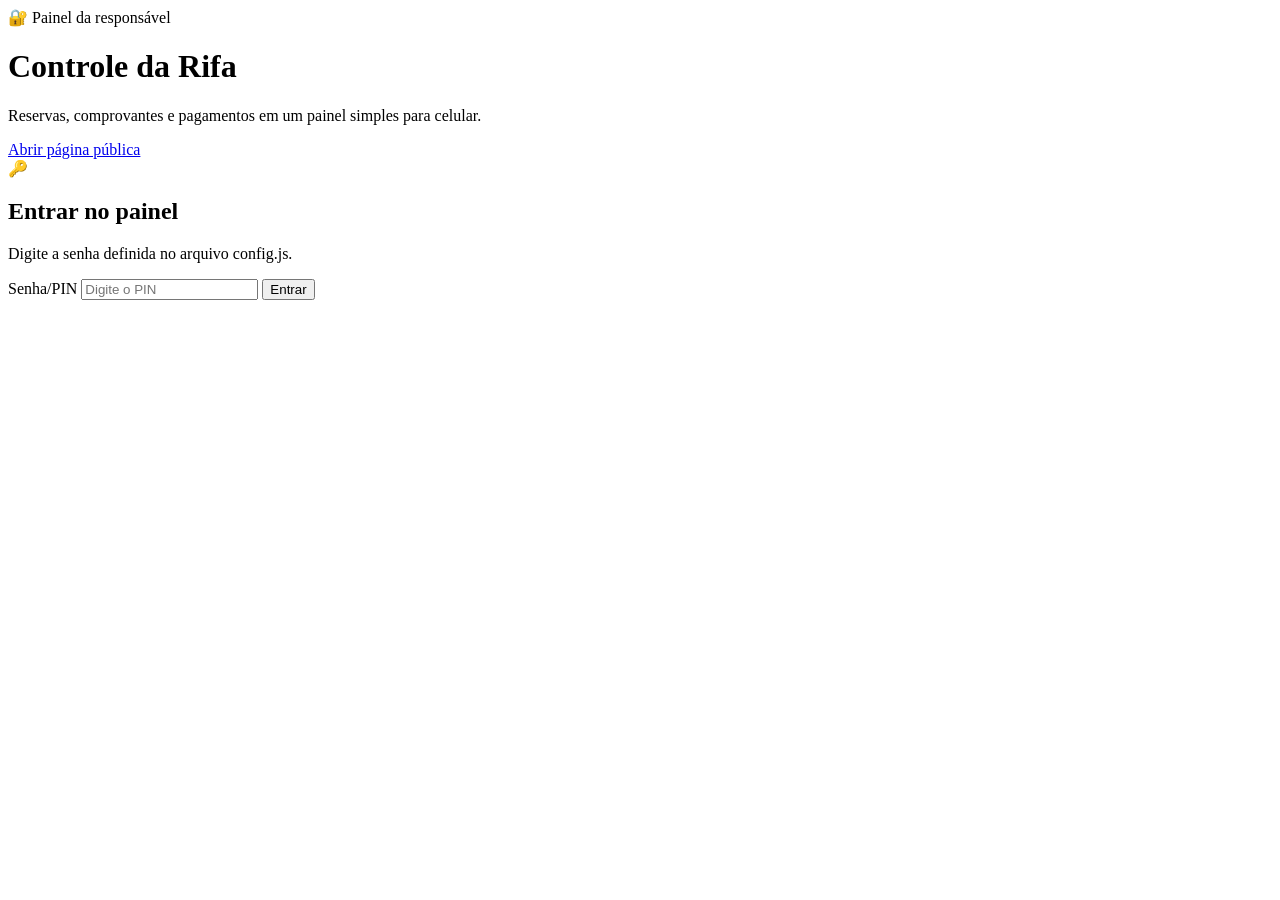
==== admin.html @ f5d0bf5d "Add files via upload" ====
<!DOCTYPE html>
<html lang="pt-BR">
<head>
  <meta charset="UTF-8" />
  <meta name="viewport" content="width=device-width, initial-scale=1.0, viewport-fit=cover" />
  <title>Painel Admin — Rifa Solidária Davi e Vitória</title>
  <meta name="theme-color" content="#dff0ff" />
  <link rel="stylesheet" href="./assets/style.css?v=20260708-mobile-3" />
</head>
<body class="admin-body">
  <div class="mobile-app-shell admin-app-shell">
    <header class="admin-top-card">
      <span class="mini-pill">🔐 Painel da responsável</span>
      <h1>Controle da Rifa</h1>
      <p>Reservas, comprovantes e pagamentos em um painel simples para celular.</p>
      <a class="button button-blue button-full" href="index.html">Abrir página pública</a>
    </header>

    <main id="adminLocked" class="soft-card login-card">
      <div class="card-title-row">
        <div class="icon-bubble">🔑</div>
        <div>
          <h2>Entrar no painel</h2>
          <p>Digite a senha definida no arquivo config.js.</p>
        </div>
      </div>

      <form id="pinForm" class="mobile-form">
        <label>
          Senha/PIN
          <input type="password" id="adminPin" inputmode="numeric" placeholder="Digite o PIN" required />
        </label>
        <button class="button button-main button-full" type="submit">Entrar</button>
      </form>
      <p id="pinError" class="message-box error" hidden>Senha incorreta.</p>
    </main>

    <main id="adminPanel" hidden>
      <section class="admin-metrics-grid">
        <div class="metric-card wide">
          <span>Total confirmado</span>
          <strong id="metricArrecadado">R$ 0,00</strong>
        </div>
        <div class="metric-card">
          <span>Pagos</span>
          <strong id="metricPagos">0</strong>
        </div>
        <div class="metric-card">
          <span>Comprovantes</span>
          <strong id="metricComprovantes">0</strong>
        </div>
        <div class="metric-card">
          <span>Reservados</span>
          <strong id="metricReservados">0</strong>
        </div>
        <div class="metric-card">
          <span>Livres</span>
          <strong id="metricLivres">0</strong>
        </div>
      </section>

      <section class="soft-card admin-tools-card">
        <div class="card-title-row">
          <div class="icon-bubble">📋</div>
          <div>
            <h2>Reservas</h2>
            <p>O painel atualiza sozinho e mostra o comprovante assim que for enviado.</p>
          </div>
        </div>

        <div class="admin-actions-grid">
          <button class="button button-main" type="button" id="adminRefreshBtn">Atualizar agora</button>
          <button class="button button-blue" type="button" id="copyPaidBtn">Copiar pagos</button>
          <button class="button button-blue" type="button" id="exportCsvBtn">Exportar CSV</button>
        </div>

        <label class="filter-label">
          Filtrar por status
          <select id="statusFilter">
            <option value="todos">Todos</option>
            <option value="comprovante">Com comprovante</option>
            <option value="reservado">Reservados</option>
            <option value="pago">Pagos</option>
            <option value="livre">Livres</option>
          </select>
        </label>

        <div id="adminMessage" class="message-box" hidden></div>
        <p class="auto-refresh-note" id="autoRefreshNote">Atualização automática ligada.</p>
      </section>

      <section class="reservation-list" id="reservasList"></section>
    </main>
  </div>

  <script src="./assets/config.js?v=20260708-mobile-3"></script>
  <script src="./assets/admin.js?v=20260708-mobile-3"></script>
</body>
</html>
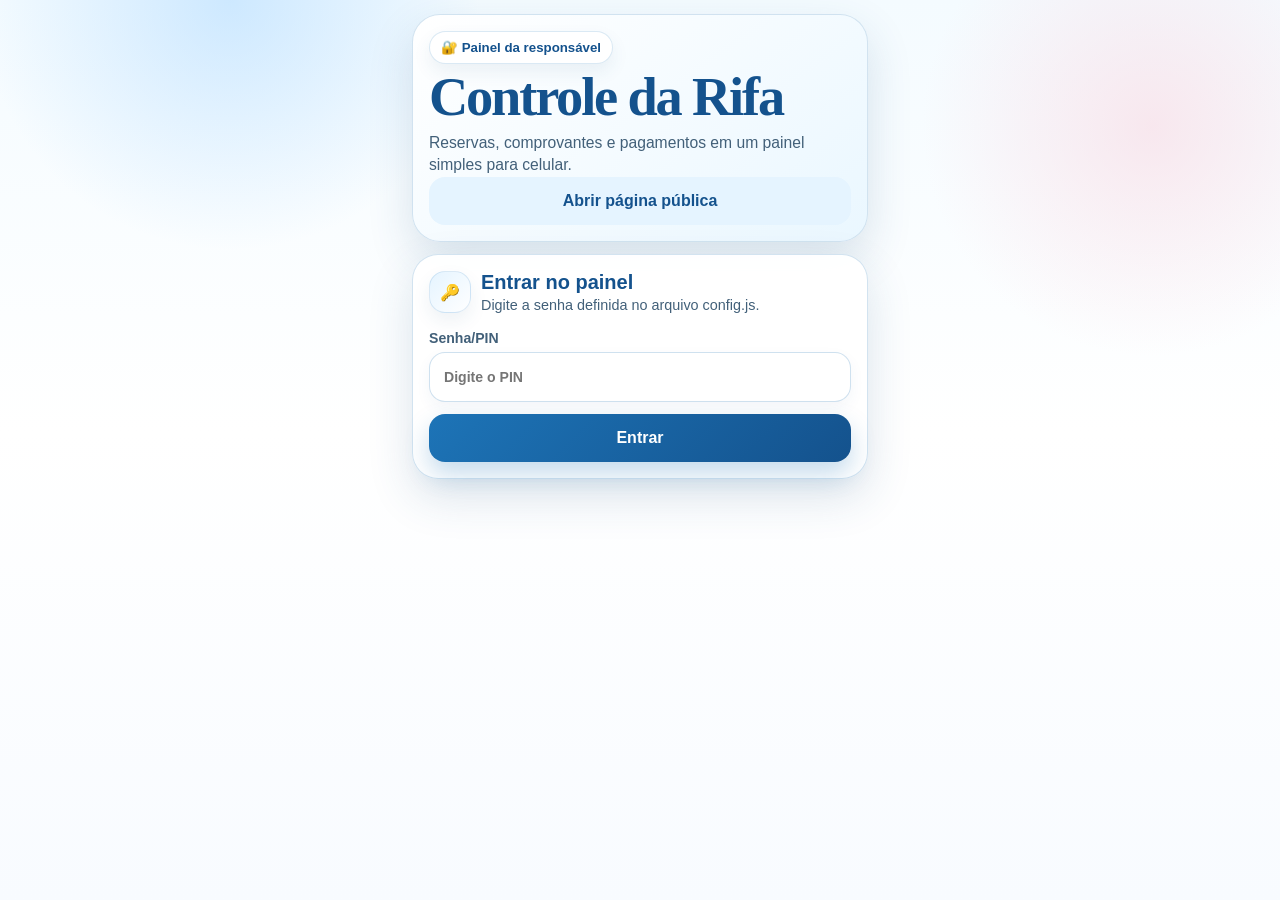
==== commit 0fd0613e: "Add files via upload" ====
--- a/admin.html
+++ b/admin.html
@@ -5,7 +5,603 @@
   <meta name="viewport" content="width=device-width, initial-scale=1.0, viewport-fit=cover" />
   <title>Painel Admin — Rifa Solidária Davi e Vitória</title>
   <meta name="theme-color" content="#dff0ff" />
-  <link rel="stylesheet" href="./assets/style.css?v=20260708-mobile-3" />
+  <style>
+:root {
+  --ink: #18344f;
+  --ink-soft: #426079;
+  --blue: #1d74b7;
+  --blue-deep: #14528d;
+  --blue-soft: #e5f4ff;
+  --blue-soft-2: #f3faff;
+  --pink: #f8dce5;
+  --pink-strong: #e990a6;
+  --cream: #fffaf2;
+  --green: #dff5e6;
+  --green-deep: #23784a;
+  --yellow: #fff3bf;
+  --yellow-deep: #886315;
+  --red-soft: #ffe0e1;
+  --red: #b93749;
+  --gray: #eef3f7;
+  --gray-2: #d9e3ec;
+  --white: #ffffff;
+  --shadow: 0 18px 45px rgba(38, 88, 132, 0.16);
+  --radius: 26px;
+}
+
+* { box-sizing: border-box; }
+
+html { scroll-behavior: smooth; }
+
+body {
+  margin: 0;
+  min-height: 100vh;
+  font-family: Arial, Helvetica, sans-serif;
+  color: var(--ink);
+  background:
+    radial-gradient(circle at 18% 0%, rgba(142, 202, 255, .38), transparent 250px),
+    radial-gradient(circle at 90% 14%, rgba(248, 220, 229, .65), transparent 230px),
+    linear-gradient(180deg, #f4fbff 0%, #ffffff 48%, #f8fbff 100%);
+}
+
+button, input, textarea, select { font: inherit; }
+button, a { -webkit-tap-highlight-color: transparent; }
+button:disabled { opacity: .6; cursor: not-allowed; }
+
+.mobile-app-shell {
+  width: min(100%, 480px);
+  margin: 0 auto;
+  padding: 14px 12px 96px;
+}
+
+.hero-card,
+.soft-card,
+.admin-top-card,
+.metric-card,
+.reservation-card {
+  border: 1px solid rgba(207, 225, 239, .92);
+  background: rgba(255,255,255,.94);
+  box-shadow: var(--shadow);
+}
+
+.hero-card {
+  position: relative;
+  overflow: hidden;
+  padding: 16px;
+  border-radius: 32px;
+  background:
+    linear-gradient(145deg, rgba(255,255,255,.95), rgba(230,245,255,.96)),
+    radial-gradient(circle at right top, rgba(255,255,255,.7), transparent 180px);
+}
+
+.soft-leaf {
+  position: absolute;
+  width: 110px;
+  height: 110px;
+  border: 2px solid rgba(20,82,141,.12);
+  border-radius: 70% 35% 70% 35%;
+  transform: rotate(32deg);
+}
+.soft-leaf-a { left: -42px; top: -38px; }
+.soft-leaf-b { right: -45px; bottom: 60px; transform: rotate(-25deg); }
+
+.hero-topline,
+.hero-content,
+.hero-stats,
+.title-with-action,
+.reservation-head {
+  position: relative;
+  z-index: 1;
+}
+
+.hero-topline {
+  display: flex;
+  justify-content: space-between;
+  gap: 8px;
+  align-items: center;
+  margin-bottom: 12px;
+}
+
+.mini-pill {
+  display: inline-flex;
+  align-items: center;
+  gap: 6px;
+  padding: 8px 11px;
+  border-radius: 999px;
+  color: var(--blue-deep);
+  background: #ffffff;
+  border: 1px solid rgba(29, 116, 183, .16);
+  font-size: .83rem;
+  font-weight: 800;
+  box-shadow: 0 8px 18px rgba(38,88,132,.08);
+}
+
+.mini-pill-light { background: var(--blue-soft); }
+
+.hero-content {
+  display: grid;
+  grid-template-columns: 1fr 128px;
+  gap: 6px;
+  align-items: center;
+}
+
+.hero-content h1,
+.admin-top-card h1 {
+  margin: 8px 0 8px;
+  color: var(--blue-deep);
+  font-family: Georgia, 'Times New Roman', serif;
+  font-size: clamp(2.15rem, 12vw, 3.8rem);
+  line-height: .95;
+  letter-spacing: -.04em;
+}
+
+.hero-content p,
+.admin-top-card p {
+  margin: 0;
+  color: var(--ink-soft);
+  font-size: .98rem;
+  line-height: 1.45;
+}
+
+.hero-illustration {
+  width: 132px;
+  max-width: 100%;
+  align-self: end;
+  border-radius: 26px;
+  filter: drop-shadow(0 16px 22px rgba(38,88,132,.15));
+}
+
+.hero-stats {
+  display: grid;
+  grid-template-columns: 1fr 1fr;
+  gap: 9px;
+  margin-top: 14px;
+}
+
+.hero-stats div,
+.mini-info-grid div,
+.payment-summary div,
+.total-card div,
+.reservation-details div {
+  padding: 12px;
+  border-radius: 18px;
+  background: rgba(255,255,255,.78);
+  border: 1px solid rgba(207,225,239,.85);
+}
+
+.hero-stats div:first-child { background: #fff; }
+.hero-stats div:last-child { grid-column: 1 / -1; }
+
+.hero-stats span,
+.mini-info-grid span,
+.pix-box span,
+.total-card span,
+.payment-summary span,
+.metric-card span,
+.reservation-details span {
+  display: block;
+  margin-bottom: 4px;
+  color: #6f879c;
+  font-size: .72rem;
+  font-weight: 900;
+  letter-spacing: .05em;
+  text-transform: uppercase;
+}
+
+.hero-stats strong,
+.mini-info-grid strong,
+.pix-box strong,
+.total-card strong,
+.payment-summary strong,
+.metric-card strong,
+.reservation-details strong {
+  display: block;
+  color: var(--ink);
+  font-size: 1.05rem;
+  word-break: break-word;
+}
+
+.soft-card {
+  margin-top: 12px;
+  padding: 16px;
+  border-radius: var(--radius);
+}
+
+.card-title-row,
+.title-left {
+  display: flex;
+  align-items: flex-start;
+  gap: 10px;
+}
+
+.title-with-action {
+  justify-content: space-between;
+  gap: 10px;
+}
+
+.icon-bubble {
+  flex: 0 0 auto;
+  display: grid;
+  place-items: center;
+  width: 42px;
+  height: 42px;
+  border-radius: 16px;
+  background: linear-gradient(135deg, var(--blue-soft), #ffffff);
+  border: 1px solid rgba(29, 116, 183, .14);
+  box-shadow: 0 8px 18px rgba(38,88,132,.08);
+}
+
+.icon-bubble.small { width: 34px; height: 34px; border-radius: 13px; }
+
+.card-title-row h2,
+.card-title-row h3 {
+  margin: 0 0 3px;
+  color: var(--blue-deep);
+  font-size: 1.25rem;
+  line-height: 1.1;
+}
+.card-title-row h3 { font-size: 1.02rem; }
+.card-title-row p { margin: 0; color: var(--ink-soft); font-size: .9rem; line-height: 1.35; }
+
+.main-text,
+.support-text,
+.footer-card p {
+  color: var(--ink);
+  line-height: 1.55;
+  font-size: .96rem;
+}
+.support-text { color: var(--ink-soft); }
+
+.mini-info-grid {
+  display: grid;
+  grid-template-columns: 1fr 1fr;
+  gap: 9px;
+  margin: 14px 0;
+}
+
+.pix-box {
+  display: grid;
+  grid-template-columns: 1fr auto;
+  align-items: center;
+  gap: 10px;
+  margin-top: 10px;
+  padding: 12px;
+  border-radius: 20px;
+  background: linear-gradient(135deg, #eef8ff, #ffffff);
+  border: 1px dashed rgba(29,116,183,.45);
+}
+
+.button,
+.small-button {
+  display: inline-flex;
+  align-items: center;
+  justify-content: center;
+  border: 0;
+  text-decoration: none;
+  cursor: pointer;
+  font-weight: 900;
+  min-height: 48px;
+}
+
+.button {
+  gap: 7px;
+  padding: 12px 15px;
+  border-radius: 16px;
+  transition: transform .13s ease, box-shadow .13s ease;
+}
+.button:active { transform: translateY(1px) scale(.99); }
+.button-full { width: 100%; }
+.button-main { color: #fff; background: linear-gradient(135deg, var(--blue), var(--blue-deep)); box-shadow: 0 12px 24px rgba(29,116,183,.25); }
+.button-blue { color: var(--blue-deep); background: var(--blue-soft); }
+.button-whatsapp { color: #fff; background: linear-gradient(135deg, #23b264, #168a4d); box-shadow: 0 12px 22px rgba(22,138,77,.22); }
+.button-danger { color: #fff; background: linear-gradient(135deg, #c94b5f, #a5273c); }
+
+.small-button {
+  min-height: 38px;
+  padding: 8px 10px;
+  border-radius: 13px;
+  color: var(--blue-deep);
+  background: var(--blue-soft);
+  font-size: .83rem;
+}
+
+.legend-mobile {
+  display: grid;
+  grid-template-columns: 1fr 1fr;
+  gap: 7px;
+  margin: 14px 0;
+}
+.legend-mobile span {
+  display: flex;
+  align-items: center;
+  gap: 6px;
+  padding: 8px 9px;
+  border-radius: 999px;
+  color: var(--ink-soft);
+  background: var(--blue-soft-2);
+  border: 1px solid rgba(207,225,239,.8);
+  font-size: .82rem;
+  font-weight: 800;
+}
+.status-dot { width: 12px; height: 12px; border-radius: 50%; border: 1px solid rgba(24,52,79,.12); }
+.status-dot.free { background: var(--green); }
+.status-dot.selected { background: var(--blue); }
+.status-dot.reserved { background: var(--yellow); }
+.status-dot.paid { background: var(--red-soft); }
+
+.numbers-grid {
+  display: grid;
+  grid-template-columns: repeat(5, 1fr);
+  gap: 8px;
+}
+
+.number-chip {
+  min-height: 48px;
+  border: 1px solid rgba(207,225,239,.95);
+  border-radius: 15px;
+  color: var(--ink);
+  background: #fff;
+  font-weight: 900;
+  box-shadow: 0 6px 15px rgba(38,88,132,.08);
+  cursor: pointer;
+}
+.number-chip.selected { color: #fff; background: linear-gradient(135deg, var(--blue), var(--blue-deep)); border-color: transparent; }
+.number-chip.reserved { color: var(--yellow-deep); background: var(--yellow); }
+.number-chip.paid { color: #7d2937; background: var(--red-soft); text-decoration: line-through; }
+.number-chip.proof-sent { box-shadow: inset 0 -4px 0 rgba(29,116,183,.28), 0 6px 15px rgba(38,88,132,.08); }
+.number-chip:disabled { cursor: not-allowed; opacity: .9; }
+
+.total-card,
+.payment-summary,
+.reservation-details {
+  display: grid;
+  grid-template-columns: 1fr 1fr;
+  gap: 9px;
+}
+.total-card { margin-top: 12px; }
+.payment-summary { margin: 12px 0; }
+.payment-summary div:last-child { grid-column: 1 / -1; }
+
+.mobile-form {
+  display: grid;
+  gap: 12px;
+  margin-top: 14px;
+}
+.mobile-form label,
+.copy-paste-label,
+.filter-label {
+  display: grid;
+  gap: 6px;
+  color: var(--ink-soft);
+  font-size: .88rem;
+  font-weight: 900;
+}
+
+input,
+textarea,
+select {
+  width: 100%;
+  border: 1px solid rgba(207,225,239,.98);
+  border-radius: 16px;
+  background: #fff;
+  color: var(--ink);
+  padding: 13px 14px;
+  min-height: 50px;
+  outline: none;
+  box-shadow: 0 6px 15px rgba(38,88,132,.05);
+}
+textarea { resize: vertical; }
+input:focus, textarea:focus, select:focus { border-color: rgba(29,116,183,.65); box-shadow: 0 0 0 4px rgba(29,116,183,.11); }
+
+.message-box {
+  margin: 11px 0;
+  padding: 12px;
+  border-radius: 16px;
+  background: var(--blue-soft);
+  color: var(--blue-deep);
+  border: 1px solid rgba(29,116,183,.16);
+  font-weight: 800;
+  font-size: .9rem;
+}
+.message-box.error { background: var(--red-soft); color: #8e2638; border-color: rgba(185,55,73,.2); }
+.message-box.success { background: var(--green); color: var(--green-deep); border-color: rgba(35,120,74,.18); }
+.message-box.info { background: var(--blue-soft); color: var(--blue-deep); }
+
+.footer-card { text-align: center; }
+.footer-card blockquote {
+  margin: 12px 0;
+  padding: 12px;
+  border-radius: 18px;
+  background: var(--cream);
+  color: var(--ink);
+  font-family: Georgia, 'Times New Roman', serif;
+  font-weight: 700;
+  line-height: 1.45;
+}
+.admin-link { color: var(--blue-deep); font-weight: 900; }
+
+.bottom-summary {
+  position: fixed;
+  left: 50%;
+  bottom: max(10px, env(safe-area-inset-bottom));
+  transform: translateX(-50%);
+  z-index: 20;
+  width: min(calc(100% - 20px), 460px);
+  display: grid;
+  grid-template-columns: 1fr auto;
+  align-items: center;
+  gap: 10px;
+  padding: 10px;
+  border-radius: 24px;
+  border: 1px solid rgba(207,225,239,.95);
+  background: rgba(255,255,255,.96);
+  box-shadow: 0 12px 40px rgba(24,52,79,.22);
+}
+.bottom-summary span { display: block; color: #6f879c; font-size: .72rem; font-weight: 900; text-transform: uppercase; }
+.bottom-summary strong { color: var(--ink); font-size: .96rem; }
+.bottom-summary .button { min-height: 44px; }
+
+.modal {
+  position: fixed;
+  inset: 0;
+  z-index: 100;
+  display: none;
+  align-items: flex-end;
+  justify-content: center;
+}
+.modal.open { display: flex; }
+.modal-backdrop { position: absolute; inset: 0; background: rgba(24,52,79,.48); backdrop-filter: blur(5px); }
+.modal-card {
+  position: relative;
+  width: min(100%, 480px);
+  max-height: 92vh;
+  overflow: auto;
+  padding: 18px 14px 24px;
+  border-radius: 30px 30px 0 0;
+  background: linear-gradient(180deg, #ffffff, #f7fbff);
+  box-shadow: 0 -18px 45px rgba(24,52,79,.23);
+}
+.modal-close {
+  position: absolute;
+  top: 12px;
+  right: 12px;
+  display: grid;
+  place-items: center;
+  width: 38px;
+  height: 38px;
+  border: 0;
+  border-radius: 14px;
+  color: var(--blue-deep);
+  background: var(--blue-soft);
+  font-size: 1.45rem;
+  font-weight: 900;
+}
+.modal-heart { font-size: 2rem; text-align: center; }
+.modal-card h2 { margin: 4px 40px 6px; color: var(--blue-deep); text-align: center; font-family: Georgia, 'Times New Roman', serif; font-size: 2rem; }
+.modal-subtitle { margin: 0 26px 12px; color: var(--ink-soft); text-align: center; line-height: 1.4; }
+.qr-area { text-align: center; margin: 12px 0; }
+.qr-area img { width: min(260px, 80vw); border-radius: 20px; border: 10px solid #fff; box-shadow: 0 12px 30px rgba(38,88,132,.18); }
+.qr-area p { margin: 7px 0 0; color: var(--ink-soft); font-size: .9rem; }
+.copy-paste-label textarea { min-height: 100px; font-size: .78rem; }
+.modal-actions-grid { display: grid; grid-template-columns: 1fr 1fr; gap: 9px; margin: 12px 0; }
+.modal-actions-grid .button-whatsapp { grid-column: 1 / -1; }
+.proof-upload-card {
+  margin-top: 12px;
+  padding: 14px;
+  border-radius: 22px;
+  background: var(--blue-soft-2);
+  border: 1px solid rgba(207,225,239,.92);
+}
+.compact-title { align-items: center; }
+.file-label {
+  display: block;
+  margin: 12px 0;
+}
+.file-label input { position: absolute; width: 1px; height: 1px; opacity: 0; pointer-events: none; }
+.file-label span {
+  display: flex;
+  align-items: center;
+  justify-content: center;
+  min-height: 52px;
+  padding: 12px;
+  border-radius: 17px;
+  color: var(--blue-deep);
+  background: #fff;
+  border: 1px dashed rgba(29,116,183,.45);
+  font-weight: 900;
+  text-align: center;
+}
+.tiny-warning { margin: 9px 0 0; color: var(--ink-soft); font-size: .78rem; line-height: 1.35; }
+
+/* ADMIN */
+.admin-app-shell { padding-bottom: 30px; }
+.admin-top-card {
+  padding: 16px;
+  border-radius: 28px;
+  background: linear-gradient(145deg, #ffffff, #eaf7ff);
+}
+.admin-top-card h1 { font-size: clamp(2rem, 11vw, 3.4rem); }
+.login-card { margin-top: 12px; }
+.admin-metrics-grid {
+  display: grid;
+  grid-template-columns: 1fr 1fr;
+  gap: 10px;
+  margin-top: 12px;
+}
+.metric-card {
+  padding: 14px;
+  border-radius: 22px;
+  background: rgba(255,255,255,.94);
+}
+.metric-card.wide { grid-column: 1 / -1; background: linear-gradient(135deg, var(--blue-soft), #ffffff); }
+.metric-card strong { font-size: 1.45rem; color: var(--blue-deep); }
+.admin-actions-grid {
+  display: grid;
+  grid-template-columns: 1fr;
+  gap: 9px;
+  margin: 14px 0;
+}
+.filter-label { margin-top: 4px; }
+.auto-refresh-note { margin: 10px 0 0; color: var(--ink-soft); font-size: .8rem; font-weight: 800; }
+.reservation-list { display: grid; gap: 11px; margin-top: 12px; }
+.reservation-card {
+  padding: 14px;
+  border-radius: 24px;
+  background: rgba(255,255,255,.95);
+}
+.reservation-card.has-proof { border-color: rgba(29,116,183,.45); box-shadow: 0 18px 45px rgba(29,116,183,.18); }
+.reservation-card.pago { background: linear-gradient(180deg, #fff, #fff8f8); }
+.reservation-card.livre { opacity: .9; box-shadow: 0 8px 22px rgba(38,88,132,.08); }
+.reservation-number {
+  display: grid;
+  place-items: center;
+  width: 54px;
+  height: 54px;
+  border-radius: 18px;
+  color: #fff;
+  background: linear-gradient(135deg, var(--blue), var(--blue-deep));
+  font-size: 1.25rem;
+  font-weight: 950;
+  box-shadow: 0 10px 22px rgba(29,116,183,.2);
+}
+.reservation-head h3 { margin: 5px 0 2px; color: var(--ink); font-size: 1.02rem; }
+.reservation-head p { margin: 0; color: var(--ink-soft); font-size: .9rem; }
+.status-badge {
+  display: inline-flex;
+  padding: 6px 9px;
+  border-radius: 999px;
+  font-size: .72rem;
+  font-weight: 950;
+  text-transform: uppercase;
+  letter-spacing: .04em;
+}
+.status-badge.free { color: var(--green-deep); background: var(--green); }
+.status-badge.reserved { color: var(--yellow-deep); background: var(--yellow); }
+.status-badge.paid { color: #8d2638; background: var(--red-soft); }
+.status-badge.proof { color: var(--blue-deep); background: var(--blue-soft); }
+.reservation-details { margin: 12px 0; grid-template-columns: 1fr 1fr; }
+.reservation-details div { padding: 10px; }
+.reservation-details strong { font-size: .9rem; }
+.obs-text { margin: 8px 0; padding: 10px; border-radius: 15px; background: var(--cream); color: var(--ink-soft); line-height: 1.4; }
+.reservation-actions { display: grid; grid-template-columns: 1fr; gap: 8px; }
+.reservation-actions .button { min-height: 44px; font-size: .9rem; }
+.empty-card { text-align: center; color: var(--ink-soft); font-weight: 800; }
+
+@media (min-width: 430px) {
+  .numbers-grid { grid-template-columns: repeat(5, 1fr); }
+  .admin-actions-grid { grid-template-columns: 1fr 1fr; }
+  .admin-actions-grid .button-main { grid-column: 1 / -1; }
+}
+
+@media (max-width: 360px) {
+  .mobile-app-shell { padding-left: 9px; padding-right: 9px; }
+  .hero-content { grid-template-columns: 1fr 112px; }
+  .hero-illustration { width: 112px; }
+  .number-chip { min-height: 44px; border-radius: 13px; font-size: .92rem; }
+  .modal-actions-grid { grid-template-columns: 1fr; }
+}
+
+  </style>
 </head>
 <body class="admin-body">
   <div class="mobile-app-shell admin-app-shell">
@@ -92,8 +688,423 @@
       <section class="reservation-list" id="reservasList"></section>
     </main>
   </div>
-
-  <script src="./assets/config.js?v=20260708-mobile-3"></script>
-  <script src="./assets/admin.js?v=20260708-mobile-3"></script>
+  <script>
+// Configuração embutida de segurança: mantém o app funcionando mesmo se a pasta assets não carregar no GitHub Pages.
+/*
+  CONFIGURAÇÕES FÁCEIS DE EDITAR
+  Troque aqui os dados principais da rifa sem mexer no restante do sistema.
+*/
+window.RIFA_CONFIG = window.RIFA_CONFIG || {
+  NOME_RIFA: "Rifa Solidária — Ajude Davi e Vitória",
+  TITULO_CURTO: "Rifa Solidária",
+  SUBTITULO: "Ajude Davi e Vitória",
+
+  RESPONSAVEL_NOME: "Juliana",
+  WHATSAPP_RESPONSAVEL: "", // Exemplo: "5522999999999". Se deixar vazio, o WhatsApp abre para escolher contato.
+
+  DATA_SORTEIO: "A definir",
+  PREMIO_RIFA: "A definir",
+
+  PIX_KEY: "229922848326",
+  PIX_RECEBEDOR: "JULIANA",
+  PIX_CIDADE: "CARMO",
+
+  VALOR_NUMERO: 10,
+  QUANTIDADE_NUMEROS: 100,
+
+  ADMIN_PIN: "1234",
+
+  // Segurança: false = comprovante vai para o painel e a responsável confirma após conferir no banco.
+  // true = qualquer comprovante enviado pelo app já marca os números como pagos automaticamente.
+  // Use true somente se a responsável aceitar esse risco.
+  AUTO_CONFIRMAR_COM_COMPROVANTE: false,
+
+  API_URL: "https://script.google.com/macros/s/AKfycbxPV_Y1h0k_ZbJl5XsF2fx3v8vx-r-s9mOk5SiaCAtKu3D9Ix5F-smWYPvVfv2g0OoN/exec"
+};
+
+</script>
+  <script src="./assets/config.js?v=20260708-mobile-inline-4"></script>
+  <script>
+(function () {
+  "use strict";
+
+  const CFG = window.RIFA_CONFIG || {};
+  let numbers = [];
+  let refreshTimer = null;
+
+  const els = {
+    adminLocked: document.getElementById("adminLocked"),
+    adminPanel: document.getElementById("adminPanel"),
+    pinForm: document.getElementById("pinForm"),
+    adminPin: document.getElementById("adminPin"),
+    pinError: document.getElementById("pinError"),
+    metricArrecadado: document.getElementById("metricArrecadado"),
+    metricPagos: document.getElementById("metricPagos"),
+    metricComprovantes: document.getElementById("metricComprovantes"),
+    metricReservados: document.getElementById("metricReservados"),
+    metricLivres: document.getElementById("metricLivres"),
+    adminRefreshBtn: document.getElementById("adminRefreshBtn"),
+    statusFilter: document.getElementById("statusFilter"),
+    copyPaidBtn: document.getElementById("copyPaidBtn"),
+    exportCsvBtn: document.getElementById("exportCsvBtn"),
+    adminMessage: document.getElementById("adminMessage"),
+    reservasList: document.getElementById("reservasList"),
+    autoRefreshNote: document.getElementById("autoRefreshNote")
+  };
+
+  document.addEventListener("DOMContentLoaded", init);
+
+  function init() {
+    bindEvents();
+    if (sessionStorage.getItem("rifa-admin-ok") === "1") unlockPanel();
+  }
+
+  function bindEvents() {
+    els.pinForm.addEventListener("submit", (event) => {
+      event.preventDefault();
+      if (els.adminPin.value === String(CFG.ADMIN_PIN || "1234")) {
+        sessionStorage.setItem("rifa-admin-ok", "1");
+        unlockPanel();
+      } else {
+        els.pinError.hidden = false;
+      }
+    });
+
+    els.adminRefreshBtn.addEventListener("click", () => loadAdminData(true));
+    els.statusFilter.addEventListener("change", renderList);
+    els.copyPaidBtn.addEventListener("click", copyPaidList);
+    els.exportCsvBtn.addEventListener("click", exportCsv);
+  }
+
+  function unlockPanel() {
+    els.adminLocked.hidden = true;
+    els.adminPanel.hidden = false;
+    loadAdminData(true);
+    startAutoRefresh();
+  }
+
+  function startAutoRefresh() {
+    if (refreshTimer) clearInterval(refreshTimer);
+    refreshTimer = setInterval(() => loadAdminData(false), 15000);
+  }
+
+  async function loadAdminData(showLoadingMessage) {
+    try {
+      setLoading(true);
+      if (showLoadingMessage) showMessage("Atualizando dados...", "info");
+      const response = await apiCall("listar", {});
+      numbers = normalizeNumbers(response.numeros || []);
+      renderMetrics();
+      renderList();
+      const time = new Date().toLocaleTimeString("pt-BR", { hour: "2-digit", minute: "2-digit" });
+      els.autoRefreshNote.textContent = `Atualização automática ligada. Última atualização: ${time}.`;
+      if (isDemoMode()) showMessage("Modo teste local. Configure a URL do Apps Script para usar a planilha real.", "info");
+      else if (showLoadingMessage) showMessage("Dados atualizados.", "success", 2200);
+    } catch (error) {
+      console.error(error);
+      showMessage(error.message || "Não foi possível carregar o painel.", "error");
+    } finally {
+      setLoading(false);
+    }
+  }
+
+  function normalizeNumbers(rows) {
+    const total = Number(CFG.QUANTIDADE_NUMEROS || 100);
+    const byNumber = new Map();
+    (rows || []).forEach((row) => {
+      const numero = Number(row.numero);
+      if (!Number.isFinite(numero)) return;
+      byNumber.set(numero, {
+        numero,
+        status: normalizeStatus(row.status),
+        nome: row.nome || "",
+        whatsapp: row.whatsapp || "",
+        valor: Number(row.valor || 0),
+        data_reserva: row.data_reserva || "",
+        data_pagamento: row.data_pagamento || "",
+        observacao: row.observacao || "",
+        comprovante_nome: row.comprovante_nome || "",
+        comprovante_url: row.comprovante_url || "",
+        data_comprovante: row.data_comprovante || ""
+      });
+    });
+
+    const list = [];
+    for (let i = 1; i <= total; i += 1) {
+      list.push(byNumber.get(i) || { numero: i, status: "livre", nome: "", whatsapp: "", valor: 0 });
+    }
+    return list;
+  }
+
+  function renderMetrics() {
+    const paid = numbers.filter((n) => n.status === "pago");
+    const reserved = numbers.filter((n) => n.status === "reservado");
+    const free = numbers.filter((n) => n.status === "livre");
+    const proof = numbers.filter((n) => n.comprovante_url && n.status !== "pago");
+    const totalPaid = paid.reduce((sum, item) => sum + Number(item.valor || CFG.VALOR_NUMERO || 10), 0);
+
+    els.metricArrecadado.textContent = formatCurrency(totalPaid);
+    els.metricPagos.textContent = String(paid.length);
+    els.metricComprovantes.textContent = String(proof.length);
+    els.metricReservados.textContent = String(reserved.length);
+    els.metricLivres.textContent = String(free.length);
+  }
+
+  function renderList() {
+    const filter = els.statusFilter.value;
+    const filtered = numbers.filter((item) => {
+      if (filter === "todos") return true;
+      if (filter === "comprovante") return Boolean(item.comprovante_url) && item.status !== "pago";
+      return item.status === filter;
+    });
+
+    const sorted = filtered.slice().sort((a, b) => {
+      const weight = (item) => {
+        if (item.comprovante_url && item.status !== "pago") return 0;
+        if (item.status === "reservado") return 1;
+        if (item.status === "pago") return 2;
+        return 3;
+      };
+      return weight(a) - weight(b) || Number(a.numero) - Number(b.numero);
+    });
+
+    els.reservasList.innerHTML = "";
+
+    if (!sorted.length) {
+      els.reservasList.innerHTML = '<div class="soft-card empty-card">Nenhum número encontrado nesse filtro.</div>';
+      return;
+    }
+
+    sorted.forEach((item) => {
+      const card = document.createElement("article");
+      card.className = `reservation-card ${item.status}`;
+      if (item.comprovante_url && item.status !== "pago") card.classList.add("has-proof");
+
+      const whats = onlyDigits(item.whatsapp);
+      const whatsHref = whats ? `https://wa.me/${normalizeWhatsapp(whats)}` : "";
+      const displayStatus = getDisplayStatus(item);
+
+      card.innerHTML = `
+        <div class="reservation-head">
+          <div class="reservation-number">${String(item.numero).padStart(2, "0")}</div>
+          <div>
+            <span class="status-badge ${displayStatus.className}">${displayStatus.label}</span>
+            <h3>${escapeHtml(item.nome || (item.status === "livre" ? "Número livre" : "Sem nome"))}</h3>
+            ${item.whatsapp ? `<p>${escapeHtml(item.whatsapp)}</p>` : ""}
+          </div>
+        </div>
+
+        <div class="reservation-details">
+          <div><span>Valor</span><strong>${formatCurrency(item.valor || CFG.VALOR_NUMERO || 10)}</strong></div>
+          <div><span>Reserva</span><strong>${formatDate(item.data_reserva) || "—"}</strong></div>
+          <div><span>Pagamento</span><strong>${formatDate(item.data_pagamento) || "—"}</strong></div>
+          <div><span>Comprovante</span><strong>${formatDate(item.data_comprovante) || "—"}</strong></div>
+        </div>
+
+        ${item.observacao ? `<p class="obs-text"><strong>Obs.:</strong> ${escapeHtml(item.observacao)}</p>` : ""}
+
+        <div class="reservation-actions">
+          ${item.comprovante_url ? `<a class="button button-blue" href="${escapeAttr(item.comprovante_url)}" target="_blank" rel="noopener">Ver comprovante</a>` : ""}
+          ${whatsHref ? `<a class="button button-whatsapp" href="${whatsHref}" target="_blank" rel="noopener">WhatsApp</a>` : ""}
+          ${item.status !== "pago" && item.status !== "livre" ? `<button class="button button-main" data-action="pay" data-numero="${item.numero}">Confirmar pagamento</button>` : ""}
+          ${item.status !== "livre" ? `<button class="button button-danger" data-action="free" data-numero="${item.numero}">Liberar número</button>` : ""}
+          ${item.status === "livre" ? `<button class="button button-blue" data-action="reserve" data-numero="${item.numero}">Marcar reservado</button>` : ""}
+        </div>
+      `;
+
+      card.querySelectorAll("button[data-action]").forEach((button) => {
+        button.addEventListener("click", () => handleAction(button.dataset.action, Number(button.dataset.numero)));
+      });
+
+      els.reservasList.appendChild(card);
+    });
+  }
+
+  async function handleAction(action, numero) {
+    try {
+      const item = numbers.find((row) => Number(row.numero) === numero) || {};
+
+      if (action === "pay") {
+        if (!confirm(`Confirmar pagamento do número ${numero}?`)) return;
+        await apiCall("confirmarPagamento", { numero });
+        showMessage(`Número ${numero} marcado como pago.`, "success", 2400);
+      }
+
+      if (action === "free") {
+        if (!confirm(`Liberar o número ${numero}? Isso apaga nome, WhatsApp e comprovante da linha.`)) return;
+        await apiCall("liberarNumero", { numero });
+        showMessage(`Número ${numero} liberado.`, "success", 2400);
+      }
+
+      if (action === "reserve") {
+        const nome = prompt(`Nome para reservar o número ${numero}:`, item.nome || "Reserva manual");
+        if (nome === null) return;
+        const whatsapp = prompt("WhatsApp da pessoa:", item.whatsapp || "") || "";
+        await apiCall("atualizarStatus", {
+          numero,
+          status: "reservado",
+          nome,
+          whatsapp,
+          valorPorNumero: Number(CFG.VALOR_NUMERO || 10)
+        });
+        showMessage(`Número ${numero} marcado como reservado.`, "success", 2400);
+      }
+
+      await loadAdminData(false);
+    } catch (error) {
+      console.error(error);
+      showMessage(error.message || "Não foi possível atualizar.", "error");
+    }
+  }
+
+  async function copyPaidList() {
+    const paid = numbers.filter((n) => n.status === "pago").sort((a, b) => Number(a.numero) - Number(b.numero));
+    const text = paid.length
+      ? paid.map((n) => `${String(n.numero).padStart(2, "0")} - ${n.nome || "Sem nome"} - ${n.whatsapp || ""}`).join("\n")
+      : "Nenhum número pago ainda.";
+
+    try {
+      await navigator.clipboard.writeText(text);
+    } catch (error) {
+      fallbackCopy(text);
+    }
+    showMessage("Lista dos pagos copiada.", "success", 2400);
+  }
+
+  function exportCsv() {
+    const header = ["numero", "status", "nome", "whatsapp", "valor", "data_reserva", "data_pagamento", "data_comprovante", "comprovante_url", "observacao"];
+    const rows = numbers.map((n) => header.map((key) => csvCell(n[key] || "")).join(";"));
+    const csv = [header.join(";"), ...rows].join("\n");
+    const blob = new Blob(["\ufeff" + csv], { type: "text/csv;charset=utf-8" });
+    const url = URL.createObjectURL(blob);
+    const a = document.createElement("a");
+    a.href = url;
+    a.download = `rifa-davi-vitoria-${new Date().toISOString().slice(0, 10)}.csv`;
+    document.body.appendChild(a);
+    a.click();
+    a.remove();
+    URL.revokeObjectURL(url);
+  }
+
+  function getDisplayStatus(item) {
+    if (item.status === "pago") return { label: "Pago", className: "paid" };
+    if (item.comprovante_url) return { label: "Comprovante enviado", className: "proof" };
+    if (item.status === "reservado") return { label: "Reservado", className: "reserved" };
+    return { label: "Livre", className: "free" };
+  }
+
+  function setLoading(isLoading) {
+    els.adminRefreshBtn.disabled = isLoading;
+  }
+
+  function showMessage(message, type, autoHideMs) {
+    els.adminMessage.hidden = false;
+    els.adminMessage.textContent = message;
+    els.adminMessage.className = `message-box ${type || "info"}`;
+    if (autoHideMs) setTimeout(() => { els.adminMessage.hidden = true; }, autoHideMs);
+  }
+
+  async function apiCall(action, data) {
+    if (isDemoMode()) return localDemoApi(action, data);
+
+    const response = await fetch(CFG.API_URL, {
+      method: "POST",
+      headers: { "Content-Type": "text/plain;charset=utf-8" },
+      body: JSON.stringify({ action, ...data }),
+      redirect: "follow"
+    });
+
+    const text = await response.text();
+    let json;
+    try {
+      json = JSON.parse(text);
+    } catch (error) {
+      throw new Error("A API respondeu em formato inválido. Confira o Apps Script publicado.");
+    }
+    if (!json.ok) throw new Error(json.error || "Erro na API.");
+    return json;
+  }
+
+  function localDemoApi(action, data) {
+    const key = "rifa-solidaria-demo-numeros-v3";
+    const now = new Date().toISOString();
+    const total = Number(CFG.QUANTIDADE_NUMEROS || 100);
+
+    function getRows() {
+      const saved = localStorage.getItem(key);
+      if (saved) return JSON.parse(saved);
+      const rows = [];
+      for (let i = 1; i <= total; i += 1) {
+        rows.push({ numero: i, status: "livre", nome: "", whatsapp: "", valor: 0, data_reserva: "", data_pagamento: "", observacao: "", comprovante_url: "", data_comprovante: "" });
+      }
+      localStorage.setItem(key, JSON.stringify(rows));
+      return rows;
+    }
+
+    function saveRows(rows) { localStorage.setItem(key, JSON.stringify(rows)); }
+
+    return new Promise((resolve, reject) => {
+      setTimeout(() => {
+        const rows = getRows();
+        if (action === "listar") return resolve({ ok: true, numeros: rows });
+
+        const row = rows.find((item) => Number(item.numero) === Number(data.numero));
+        if (["confirmarPagamento", "liberarNumero", "atualizarStatus"].includes(action) && !row) return reject(new Error("Número não encontrado."));
+
+        if (action === "confirmarPagamento") {
+          row.status = "pago";
+          row.data_pagamento = now;
+          saveRows(rows);
+          return resolve({ ok: true });
+        }
+
+        if (action === "liberarNumero") {
+          Object.assign(row, { status: "livre", nome: "", whatsapp: "", valor: 0, data_reserva: "", data_pagamento: "", observacao: "", comprovante_url: "", data_comprovante: "" });
+          saveRows(rows);
+          return resolve({ ok: true });
+        }
+
+        if (action === "atualizarStatus") {
+          row.status = normalizeStatus(data.status);
+          row.nome = data.nome || row.nome || "Reserva manual";
+          row.whatsapp = data.whatsapp || row.whatsapp || "";
+          row.valor = Number(data.valorPorNumero || row.valor || CFG.VALOR_NUMERO || 10);
+          row.data_reserva = row.data_reserva || now;
+          saveRows(rows);
+          return resolve({ ok: true });
+        }
+
+        reject(new Error("Ação não disponível no modo teste."));
+      }, 220);
+    });
+  }
+
+  function isDemoMode() { return !CFG.API_URL || CFG.API_URL.includes("COLE_AQUI"); }
+  function normalizeStatus(status) { const s = String(status || "livre").toLowerCase().trim(); return ["livre", "reservado", "pago"].includes(s) ? s : "livre"; }
+  function formatCurrency(value) { return Number(value || 0).toLocaleString("pt-BR", { style: "currency", currency: "BRL" }); }
+  function formatDate(value) {
+    if (!value) return "";
+    const d = new Date(value);
+    if (Number.isNaN(d.getTime())) return String(value);
+    return d.toLocaleDateString("pt-BR", { day: "2-digit", month: "2-digit" }) + " " + d.toLocaleTimeString("pt-BR", { hour: "2-digit", minute: "2-digit" });
+  }
+  function onlyDigits(value) { return String(value || "").replace(/\D/g, ""); }
+  function normalizeWhatsapp(digits) { return digits.startsWith("55") ? digits : `55${digits}`; }
+  function escapeHtml(value) { return String(value || "").replace(/[&<>"]/g, (c) => ({ "&": "&amp;", "<": "&lt;", ">": "&gt;", '"': "&quot;" }[c])); }
+  function escapeAttr(value) { return escapeHtml(value).replace(/'/g, "&#39;"); }
+  function csvCell(value) { return `"${String(value).replace(/"/g, '""')}"`; }
+  function fallbackCopy(text) {
+    const input = document.createElement("textarea");
+    input.value = text;
+    input.style.position = "fixed";
+    input.style.left = "-999px";
+    document.body.appendChild(input);
+    input.select();
+    document.execCommand("copy");
+    document.body.removeChild(input);
+  }
+})();
+
+  </script>
 </body>
 </html>
